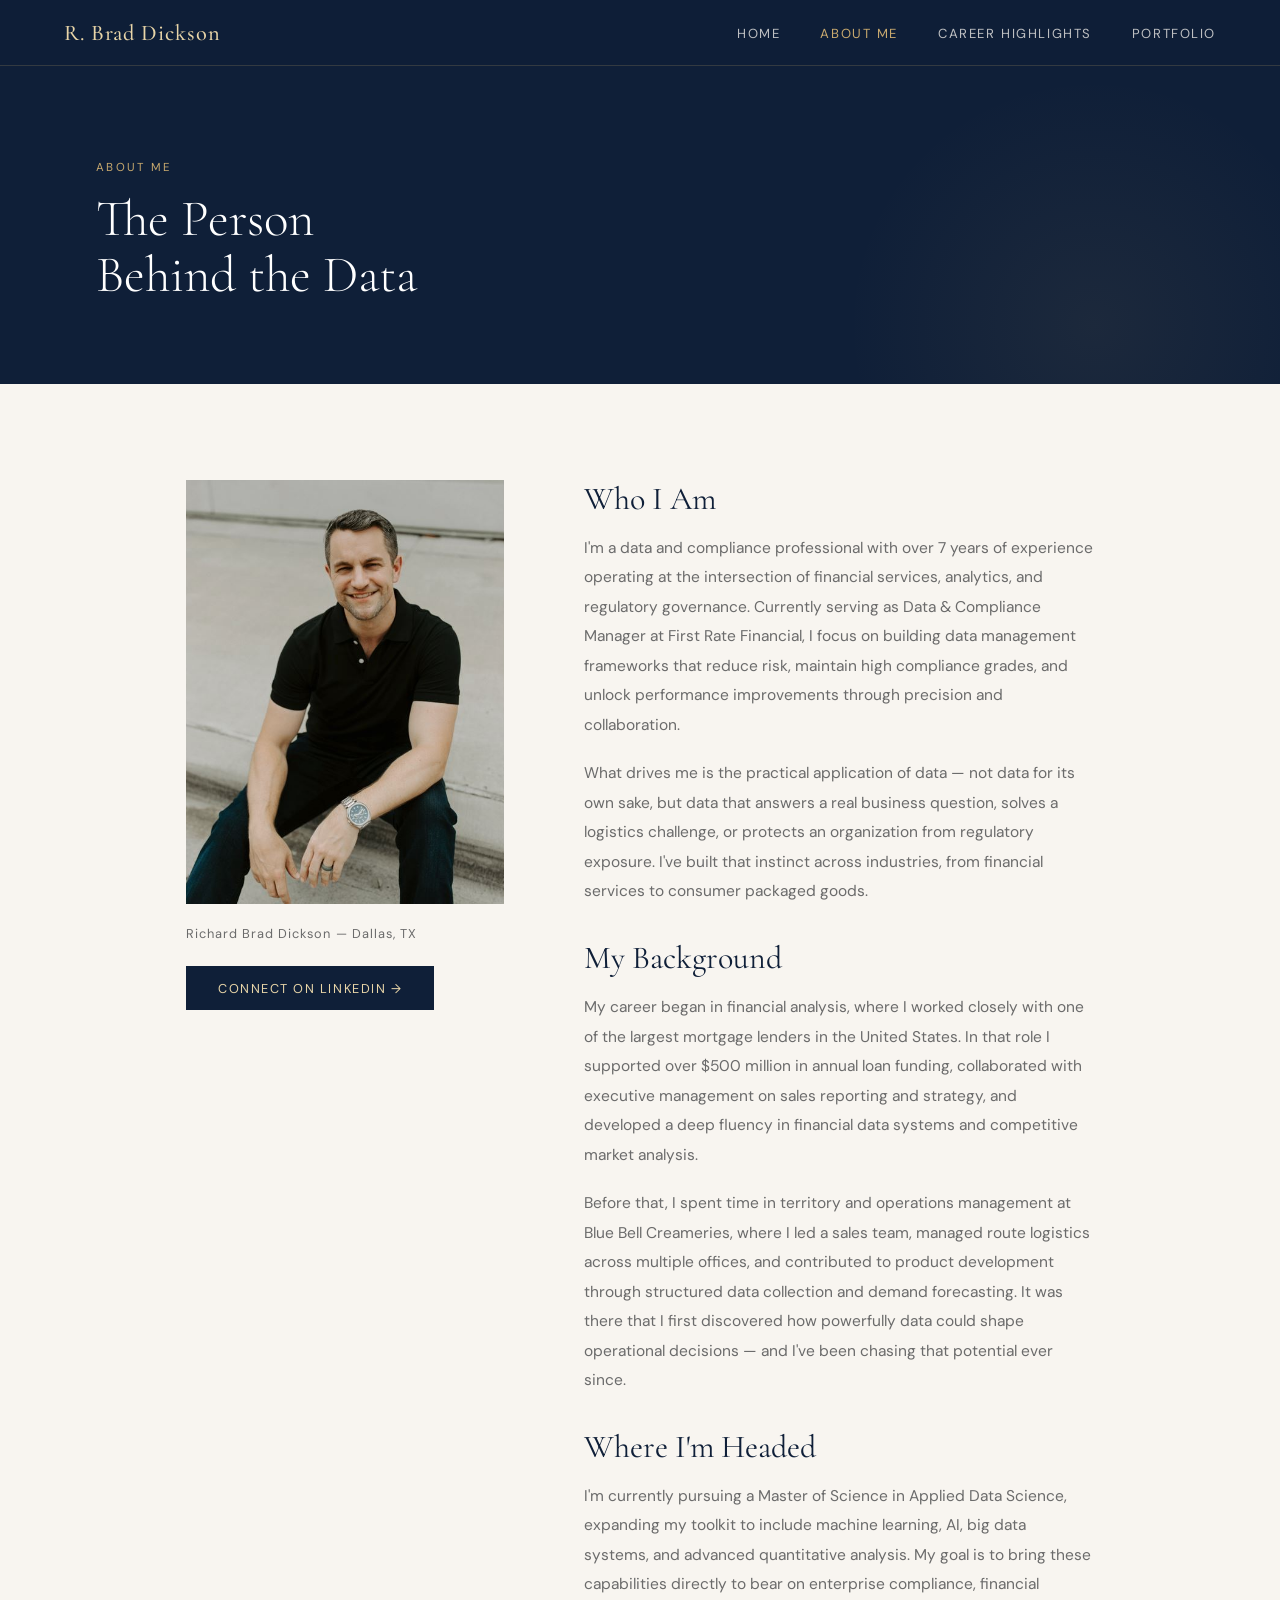
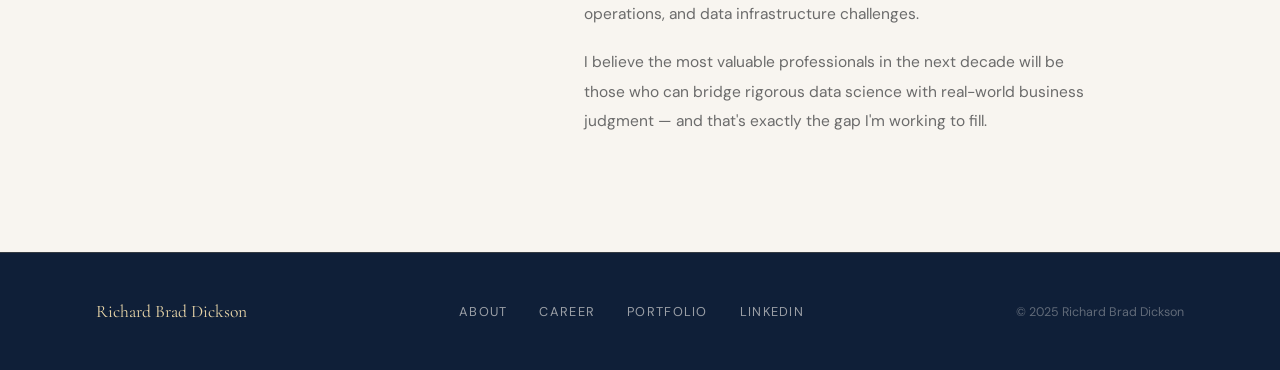
==== about/index.html @ b8e7e8ed "Create index.html" ====
<!DOCTYPE html>
<html lang="en">
<head>
  <meta charset="UTF-8">
  <meta name="viewport" content="width=device-width, initial-scale=1.0">
  <title>About Me | Richard Brad Dickson</title>
  <meta name="description" content="About Richard Brad Dickson — Data & Compliance Manager, financial services professional, and data science graduate student.">
  <link rel="stylesheet" href="../style.css">
</head>
<body>

  <nav>
    <a href="../index.html" class="nav-logo">R. Brad Dickson</a>
    <ul class="nav-links">
      <li><a href="../index.html">Home</a></li>
      <li><a href="../about/index.html" class="active">About Me</a></li>
      <li><a href="../career-highlights/index.html">Career Highlights</a></li>
      <li><a href="../portfolio/index.html">Portfolio</a></li>
    </ul>
  </nav>

  <div class="page-hero">
    <p class="page-hero-label">About Me</p>
    <h1>The Person<br>Behind the Data</h1>
  </div>

  <div class="about-grid">
    <div class="about-photo">
      <img src="../headshot.jpg" alt="Richard Brad Dickson">
      <p class="about-photo-caption">Richard Brad Dickson — Dallas, TX</p>
      <a href="https://www.linkedin.com/in/richardbdickson" target="_blank" class="connect-btn" style="margin-top:1.5rem; display:inline-flex;">
        Connect on LinkedIn →
      </a>
    </div>

    <div class="about-content">
      <h2>Who I Am</h2>
      <p>I'm a data and compliance professional with over 7 years of experience operating at the intersection of financial services, analytics, and regulatory governance. Currently serving as Data & Compliance Manager at First Rate Financial, I focus on building data management frameworks that reduce risk, maintain high compliance grades, and unlock performance improvements through precision and collaboration.</p>
      <p>What drives me is the practical application of data — not data for its own sake, but data that answers a real business question, solves a logistics challenge, or protects an organization from regulatory exposure. I've built that instinct across industries, from financial services to consumer packaged goods.</p>

      <h2>My Background</h2>
      <p>My career began in financial analysis, where I worked closely with one of the largest mortgage lenders in the United States. In that role I supported over $500 million in annual loan funding, collaborated with executive management on sales reporting and strategy, and developed a deep fluency in financial data systems and competitive market analysis.</p>
      <p>Before that, I spent time in territory and operations management at Blue Bell Creameries, where I led a sales team, managed route logistics across multiple offices, and contributed to product development through structured data collection and demand forecasting. It was there that I first discovered how powerfully data could shape operational decisions — and I've been chasing that potential ever since.</p>

      <h2>Where I'm Headed</h2>
      <p>I'm currently pursuing a Master of Science in Applied Data Science, expanding my toolkit to include machine learning, AI, big data systems, and advanced quantitative analysis. My goal is to bring these capabilities directly to bear on enterprise compliance, financial operations, and data infrastructure challenges.</p>
      <p>I believe the most valuable professionals in the next decade will be those who can bridge rigorous data science with real-world business judgment — and that's exactly the gap I'm working to fill.</p>
    </div>
  </div>

  <footer>
    <span class="footer-name">Richard Brad Dickson</span>
    <div class="footer-links">
      <a href="../about/index.html">About</a>
      <a href="../career-highlights/index.html">Career</a>
      <a href="../portfolio/index.html">Portfolio</a>
      <a href="https://www.linkedin.com/in/richardbdickson" target="_blank">LinkedIn</a>
    </div>
    <span class="footer-copy">© 2025 Richard Brad Dickson</span>
  </footer>

</body>
</html>
---- style.css ----
@import url('https://fonts.googleapis.com/css2?family=Cormorant+Garamond:wght@300;400;500;600&family=DM+Sans:wght@300;400;500&display=swap');

:root {
  --navy: #0f1f38;
  --navy-mid: #1a2f4e;
  --gold: #c8a96e;
  --gold-light: #e8d5a8;
  --cream: #f8f5f0;
  --text: #2c2c2c;
  --text-light: #6b6b6b;
  --white: #ffffff;
}

* { margin: 0; padding: 0; box-sizing: border-box; }

html { scroll-behavior: smooth; }

body {
  font-family: 'DM Sans', sans-serif;
  background: var(--cream);
  color: var(--text);
  overflow-x: hidden;
}

/* ── NAV ── */
nav {
  position: fixed;
  top: 0; left: 0; right: 0;
  z-index: 100;
  display: flex;
  align-items: center;
  justify-content: space-between;
  padding: 1.2rem 4rem;
  background: rgba(15, 31, 56, 0.96);
  backdrop-filter: blur(8px);
  border-bottom: 1px solid rgba(200, 169, 110, 0.2);
}

.nav-logo {
  font-family: 'Cormorant Garamond', serif;
  font-size: 1.4rem;
  font-weight: 500;
  color: var(--gold-light);
  text-decoration: none;
  letter-spacing: 0.04em;
}

.nav-links {
  display: flex;
  gap: 2.5rem;
  list-style: none;
}

.nav-links a {
  font-family: 'DM Sans', sans-serif;
  font-size: 0.82rem;
  font-weight: 400;
  letter-spacing: 0.12em;
  text-transform: uppercase;
  color: rgba(248, 245, 240, 0.75);
  text-decoration: none;
  transition: color 0.25s;
}

.nav-links a:hover,
.nav-links a.active {
  color: var(--gold);
}

/* ── HERO ── */
.hero {
  min-height: 100vh;
  display: grid;
  grid-template-columns: 1fr 1fr;
  align-items: center;
  background: var(--navy);
  position: relative;
  overflow: hidden;
}

.hero::before {
  content: '';
  position: absolute;
  top: -20%; right: -10%;
  width: 600px; height: 600px;
  background: radial-gradient(circle, rgba(200,169,110,0.08) 0%, transparent 70%);
  pointer-events: none;
}

.hero-text {
  padding: 8rem 4rem 8rem 6rem;
  animation: fadeUp 0.9s ease both;
}

.hero-eyebrow {
  font-family: 'DM Sans', sans-serif;
  font-size: 0.75rem;
  letter-spacing: 0.2em;
  text-transform: uppercase;
  color: var(--gold);
  margin-bottom: 1.2rem;
}

.hero h1 {
  font-family: 'Cormorant Garamond', serif;
  font-size: clamp(2.8rem, 4vw, 4.2rem);
  font-weight: 300;
  color: var(--white);
  line-height: 1.1;
  margin-bottom: 0.5rem;
}

.hero-title {
  font-family: 'Cormorant Garamond', serif;
  font-size: 1.15rem;
  font-weight: 400;
  color: var(--gold-light);
  margin-bottom: 2rem;
  letter-spacing: 0.04em;
}

.hero-bio {
  font-size: 0.95rem;
  line-height: 1.85;
  color: rgba(248,245,240,0.75);
  max-width: 480px;
  margin-bottom: 2.5rem;
}

.hero-cta {
  display: inline-flex;
  align-items: center;
  gap: 0.6rem;
  padding: 0.85rem 2rem;
  background: transparent;
  border: 1px solid var(--gold);
  color: var(--gold);
  font-family: 'DM Sans', sans-serif;
  font-size: 0.8rem;
  letter-spacing: 0.12em;
  text-transform: uppercase;
  text-decoration: none;
  transition: all 0.3s;
}

.hero-cta:hover {
  background: var(--gold);
  color: var(--navy);
}

.hero-image {
  height: 100vh;
  position: relative;
  overflow: hidden;
  animation: fadeIn 1.2s ease both 0.3s;
}

.hero-image img {
  width: 100%;
  height: 100%;
  object-fit: cover;
  object-position: center top;
  filter: grayscale(15%);
}

.hero-image::after {
  content: '';
  position: absolute;
  inset: 0;
  background: linear-gradient(to right, var(--navy) 0%, transparent 25%);
}

/* ── SECTIONS ── */
.section {
  padding: 6rem 6rem;
  max-width: 1100px;
  margin: 0 auto;
}

.section-label {
  font-size: 0.72rem;
  letter-spacing: 0.2em;
  text-transform: uppercase;
  color: var(--gold);
  margin-bottom: 1rem;
}

.section h2 {
  font-family: 'Cormorant Garamond', serif;
  font-size: clamp(2rem, 3vw, 2.8rem);
  font-weight: 400;
  color: var(--navy);
  margin-bottom: 1.5rem;
  line-height: 1.2;
}

.section p {
  font-size: 0.97rem;
  line-height: 1.9;
  color: var(--text-light);
  max-width: 680px;
  margin-bottom: 1.2rem;
}

.divider {
  width: 60px;
  height: 2px;
  background: var(--gold);
  margin: 1.5rem 0 2rem;
}

/* ── HOME CARDS ── */
.home-cards {
  display: grid;
  grid-template-columns: 1fr 1fr;
  gap: 2px;
  background: var(--navy);
  margin-top: 4rem;
}

.home-card {
  background: var(--cream);
  padding: 3rem;
  transition: background 0.3s;
}

.home-card:hover { background: var(--white); }

.home-card h3 {
  font-family: 'Cormorant Garamond', serif;
  font-size: 1.6rem;
  font-weight: 400;
  color: var(--navy);
  margin-bottom: 1rem;
}

.home-card p {
  font-size: 0.92rem;
  line-height: 1.85;
  color: var(--text-light);
  margin-bottom: 1.5rem;
}

.card-link {
  font-size: 0.78rem;
  letter-spacing: 0.12em;
  text-transform: uppercase;
  color: var(--gold);
  text-decoration: none;
  border-bottom: 1px solid var(--gold);
  padding-bottom: 2px;
  transition: opacity 0.2s;
}

.card-link:hover { opacity: 0.7; }

/* ── FOOTER ── */
footer {
  background: var(--navy);
  padding: 3rem 6rem;
  display: flex;
  align-items: center;
  justify-content: space-between;
  border-top: 1px solid rgba(200,169,110,0.2);
}

.footer-name {
  font-family: 'Cormorant Garamond', serif;
  font-size: 1.1rem;
  color: var(--gold-light);
}

.footer-links {
  display: flex;
  gap: 2rem;
}

.footer-links a {
  font-size: 0.8rem;
  letter-spacing: 0.1em;
  text-transform: uppercase;
  color: rgba(248,245,240,0.6);
  text-decoration: none;
  transition: color 0.2s;
}

.footer-links a:hover { color: var(--gold); }

.footer-copy {
  font-size: 0.78rem;
  color: rgba(248,245,240,0.35);
}

/* ── PAGE HERO (inner pages) ── */
.page-hero {
  padding: 10rem 6rem 5rem;
  background: var(--navy);
  position: relative;
  overflow: hidden;
}

.page-hero::before {
  content: '';
  position: absolute;
  bottom: -50%; right: -5%;
  width: 500px; height: 500px;
  background: radial-gradient(circle, rgba(200,169,110,0.07) 0%, transparent 70%);
}

.page-hero-label {
  font-size: 0.72rem;
  letter-spacing: 0.2em;
  text-transform: uppercase;
  color: var(--gold);
  margin-bottom: 1rem;
}

.page-hero h1 {
  font-family: 'Cormorant Garamond', serif;
  font-size: clamp(2.4rem, 4vw, 3.5rem);
  font-weight: 300;
  color: var(--white);
  line-height: 1.1;
}

/* ── ABOUT PAGE ── */
.about-grid {
  display: grid;
  grid-template-columns: 1fr 1.6fr;
  gap: 5rem;
  align-items: start;
  padding: 6rem;
  max-width: 1100px;
  margin: 0 auto;
}

.about-photo {
  position: sticky;
  top: 6rem;
}

.about-photo img {
  width: 100%;
  aspect-ratio: 3/4;
  object-fit: cover;
  object-position: center top;
  filter: grayscale(10%);
}

.about-photo-caption {
  margin-top: 1rem;
  font-size: 0.8rem;
  letter-spacing: 0.08em;
  color: var(--text-light);
}

.about-content h2 {
  font-family: 'Cormorant Garamond', serif;
  font-size: 2rem;
  font-weight: 400;
  color: var(--navy);
  margin: 2rem 0 1rem;
  line-height: 1.2;
}

.about-content h2:first-child { margin-top: 0; }

.about-content p {
  font-size: 0.97rem;
  line-height: 1.9;
  color: var(--text-light);
  margin-bottom: 1.2rem;
}

.connect-btn {
  display: inline-flex;
  align-items: center;
  gap: 0.6rem;
  padding: 0.85rem 2rem;
  background: var(--navy);
  color: var(--gold-light);
  font-family: 'DM Sans', sans-serif;
  font-size: 0.8rem;
  letter-spacing: 0.12em;
  text-transform: uppercase;
  text-decoration: none;
  margin-top: 1.5rem;
  transition: background 0.3s;
}

.connect-btn:hover { background: var(--navy-mid); }

/* ── CAREER PAGE ── */
.career-section {
  padding: 6rem;
  max-width: 1100px;
  margin: 0 auto;
}

.career-entry {
  display: grid;
  grid-template-columns: 220px 1fr;
  gap: 3rem;
  padding: 3rem 0;
  border-bottom: 1px solid rgba(15,31,56,0.1);
  animation: fadeUp 0.6s ease both;
}

.career-entry:last-child { border-bottom: none; }

.career-meta {
  padding-top: 0.25rem;
}

.career-company {
  font-family: 'Cormorant Garamond', serif;
  font-size: 1.05rem;
  font-weight: 600;
  color: var(--navy);
  margin-bottom: 0.3rem;
}

.career-period {
  font-size: 0.78rem;
  letter-spacing: 0.08em;
  color: var(--gold);
  text-transform: uppercase;
}

.career-role {
  font-family: 'Cormorant Garamond', serif;
  font-size: 1.5rem;
  font-weight: 400;
  color: var(--navy);
  margin-bottom: 1rem;
  line-height: 1.2;
}

.career-desc {
  font-size: 0.95rem;
  line-height: 1.9;
  color: var(--text-light);
}

.career-tags {
  display: flex;
  flex-wrap: wrap;
  gap: 0.5rem;
  margin-top: 1.2rem;
}

.tag {
  font-size: 0.72rem;
  letter-spacing: 0.1em;
  text-transform: uppercase;
  padding: 0.3rem 0.8rem;
  border: 1px solid rgba(15,31,56,0.2);
  color: var(--navy);
}

/* ── PORTFOLIO PAGE ── */
.portfolio-grid {
  display: grid;
  grid-template-columns: repeat(2, 1fr);
  gap: 2px;
  background: var(--navy);
  margin: 3rem 0;
}

.portfolio-card {
  background: var(--cream);
  padding: 3rem;
  transition: background 0.3s;
}

.portfolio-card:hover { background: var(--white); }

.portfolio-number {
  font-family: 'Cormorant Garamond', serif;
  font-size: 3rem;
  font-weight: 300;
  color: rgba(15,31,56,0.08);
  line-height: 1;
  margin-bottom: 1rem;
}

.portfolio-card h3 {
  font-family: 'Cormorant Garamond', serif;
  font-size: 1.5rem;
  font-weight: 400;
  color: var(--navy);
  margin-bottom: 0.8rem;
}

.portfolio-card p {
  font-size: 0.92rem;
  line-height: 1.85;
  color: var(--text-light);
}

/* ── ANIMATIONS ── */
@keyframes fadeUp {
  from { opacity: 0; transform: translateY(24px); }
  to   { opacity: 1; transform: translateY(0); }
}

@keyframes fadeIn {
  from { opacity: 0; }
  to   { opacity: 1; }
}

/* ── RESPONSIVE ── */
@media (max-width: 900px) {
  nav { padding: 1rem 1.5rem; }
  .nav-links { gap: 1.2rem; }
  .hero { grid-template-columns: 1fr; }
  .hero-image { display: none; }
  .hero-text { padding: 8rem 2rem 4rem; }
  .section { padding: 4rem 2rem; }
  .about-grid { grid-template-columns: 1fr; padding: 3rem 2rem; }
  .about-photo { position: static; }
  .career-section { padding: 3rem 2rem; }
  .career-entry { grid-template-columns: 1fr; gap: 0.5rem; }
  .home-cards, .portfolio-grid { grid-template-columns: 1fr; }
  footer { flex-direction: column; gap: 1.5rem; text-align: center; padding: 2rem; }
  .page-hero { padding: 8rem 2rem 3rem; }
}
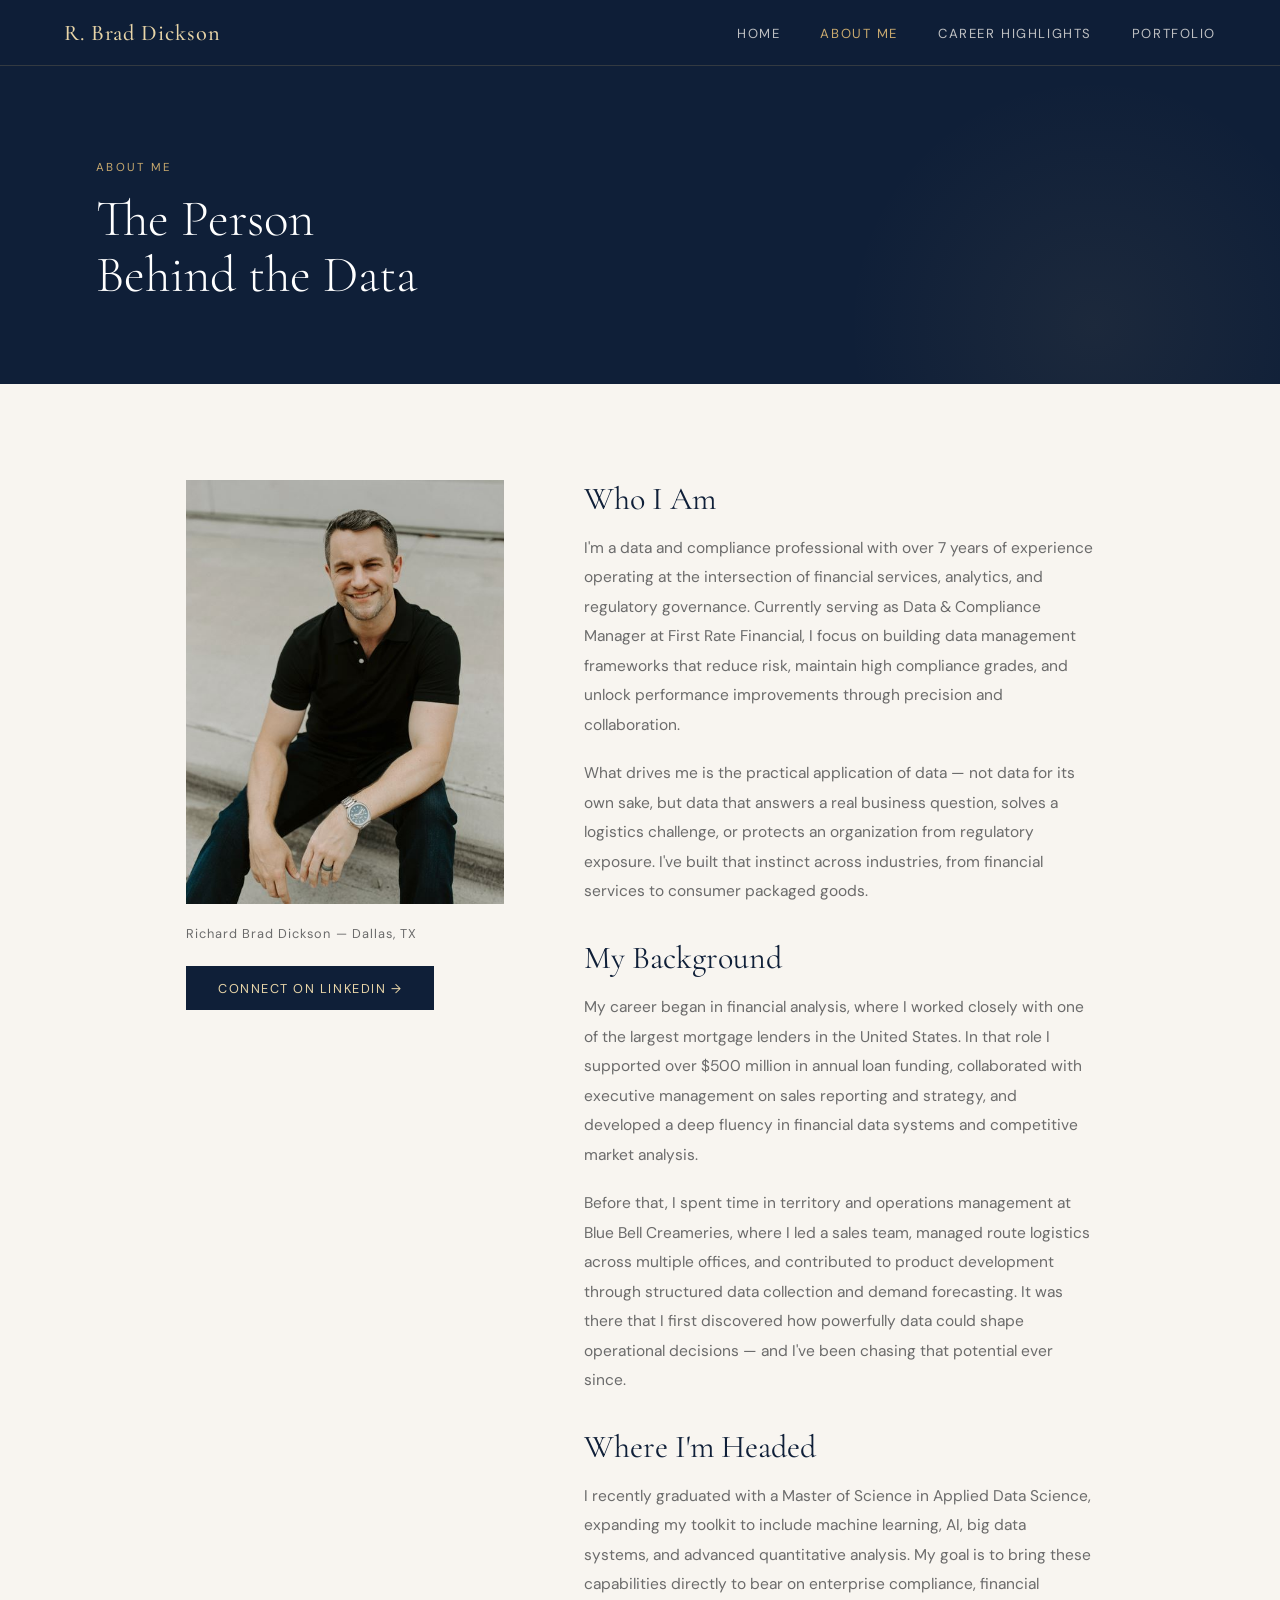
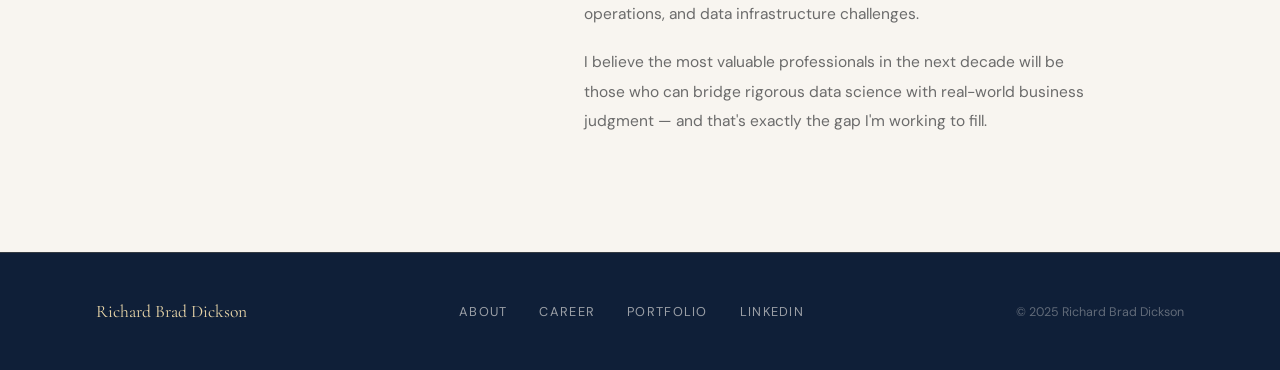
==== commit dd5fbacf: "Update index.html" ====
--- a/about/index.html
+++ b/about/index.html
@@ -43,7 +43,7 @@
       <p>Before that, I spent time in territory and operations management at Blue Bell Creameries, where I led a sales team, managed route logistics across multiple offices, and contributed to product development through structured data collection and demand forecasting. It was there that I first discovered how powerfully data could shape operational decisions — and I've been chasing that potential ever since.</p>
 
       <h2>Where I'm Headed</h2>
-      <p>I'm currently pursuing a Master of Science in Applied Data Science, expanding my toolkit to include machine learning, AI, big data systems, and advanced quantitative analysis. My goal is to bring these capabilities directly to bear on enterprise compliance, financial operations, and data infrastructure challenges.</p>
+      <p>I recently graduated with a Master of Science in Applied Data Science, expanding my toolkit to include machine learning, AI, big data systems, and advanced quantitative analysis. My goal is to bring these capabilities directly to bear on enterprise compliance, financial operations, and data infrastructure challenges.</p>
       <p>I believe the most valuable professionals in the next decade will be those who can bridge rigorous data science with real-world business judgment — and that's exactly the gap I'm working to fill.</p>
     </div>
   </div>
--- a/style.css
+++ b/style.css
@@ -22,7 +22,6 @@
   overflow-x: hidden;
 }
 
-/* ── NAV ── */
 nav {
   position: fixed;
   top: 0; left: 0; right: 0;
@@ -67,7 +66,6 @@
   color: var(--gold);
 }
 
-/* ── HERO ── */
 .hero {
   min-height: 100vh;
   display: grid;
@@ -170,7 +168,6 @@
   background: linear-gradient(to right, var(--navy) 0%, transparent 25%);
 }
 
-/* ── SECTIONS ── */
 .section {
   padding: 6rem 6rem;
   max-width: 1100px;
@@ -209,7 +206,6 @@
   margin: 1.5rem 0 2rem;
 }
 
-/* ── HOME CARDS ── */
 .home-cards {
   display: grid;
   grid-template-columns: 1fr 1fr;
@@ -254,7 +250,6 @@
 
 .card-link:hover { opacity: 0.7; }
 
-/* ── FOOTER ── */
 footer {
   background: var(--navy);
   padding: 3rem 6rem;
@@ -291,7 +286,6 @@
   color: rgba(248,245,240,0.35);
 }
 
-/* ── PAGE HERO (inner pages) ── */
 .page-hero {
   padding: 10rem 6rem 5rem;
   background: var(--navy);
@@ -323,7 +317,6 @@
   line-height: 1.1;
 }
 
-/* ── ABOUT PAGE ── */
 .about-grid {
   display: grid;
   grid-template-columns: 1fr 1.6fr;
@@ -390,7 +383,6 @@
 
 .connect-btn:hover { background: var(--navy-mid); }
 
-/* ── CAREER PAGE ── */
 .career-section {
   padding: 6rem;
   max-width: 1100px;
@@ -408,9 +400,7 @@
 
 .career-entry:last-child { border-bottom: none; }
 
-.career-meta {
-  padding-top: 0.25rem;
-}
+.career-meta { padding-top: 0.25rem; }
 
 .career-company {
   font-family: 'Cormorant Garamond', serif;
@@ -458,7 +448,6 @@
   color: var(--navy);
 }
 
-/* ── PORTFOLIO PAGE ── */
 .portfolio-grid {
   display: grid;
   grid-template-columns: repeat(2, 1fr);
@@ -498,7 +487,6 @@
   color: var(--text-light);
 }
 
-/* ── ANIMATIONS ── */
 @keyframes fadeUp {
   from { opacity: 0; transform: translateY(24px); }
   to   { opacity: 1; transform: translateY(0); }
@@ -509,7 +497,6 @@
   to   { opacity: 1; }
 }
 
-/* ── RESPONSIVE ── */
 @media (max-width: 900px) {
   nav { padding: 1rem 1.5rem; }
   .nav-links { gap: 1.2rem; }
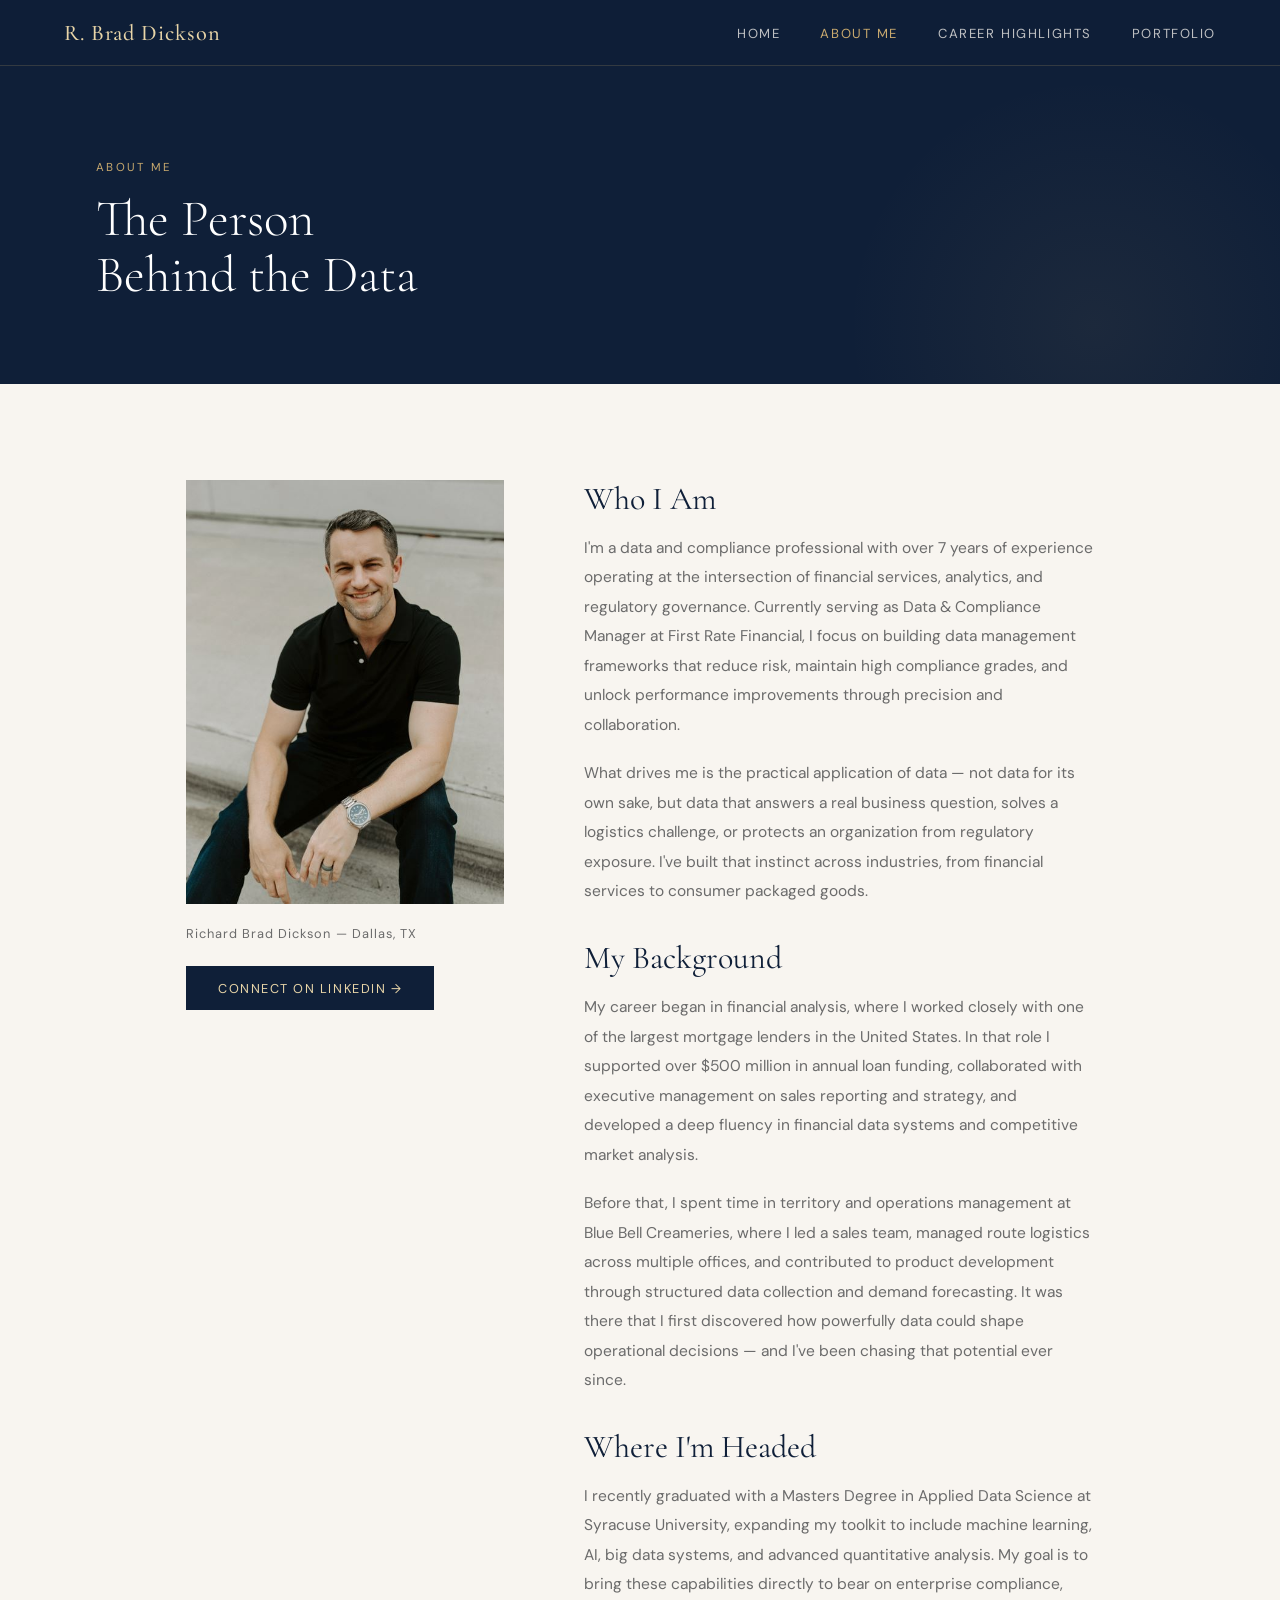
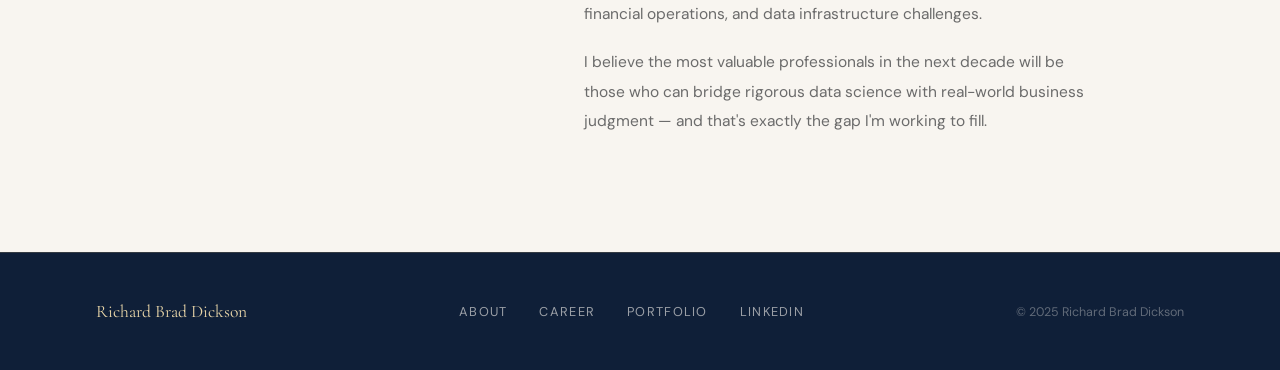
==== commit d2fdc308: "Update index.html" ====
--- a/about/index.html
+++ b/about/index.html
@@ -43,7 +43,7 @@
       <p>Before that, I spent time in territory and operations management at Blue Bell Creameries, where I led a sales team, managed route logistics across multiple offices, and contributed to product development through structured data collection and demand forecasting. It was there that I first discovered how powerfully data could shape operational decisions — and I've been chasing that potential ever since.</p>
 
       <h2>Where I'm Headed</h2>
-      <p>I recently graduated with a Master of Science in Applied Data Science, expanding my toolkit to include machine learning, AI, big data systems, and advanced quantitative analysis. My goal is to bring these capabilities directly to bear on enterprise compliance, financial operations, and data infrastructure challenges.</p>
+      <p>I recently graduated with a Masters Degree in Applied Data Science at Syracuse University, expanding my toolkit to include machine learning, AI, big data systems, and advanced quantitative analysis. My goal is to bring these capabilities directly to bear on enterprise compliance, financial operations, and data infrastructure challenges.</p>
       <p>I believe the most valuable professionals in the next decade will be those who can bridge rigorous data science with real-world business judgment — and that's exactly the gap I'm working to fill.</p>
     </div>
   </div>
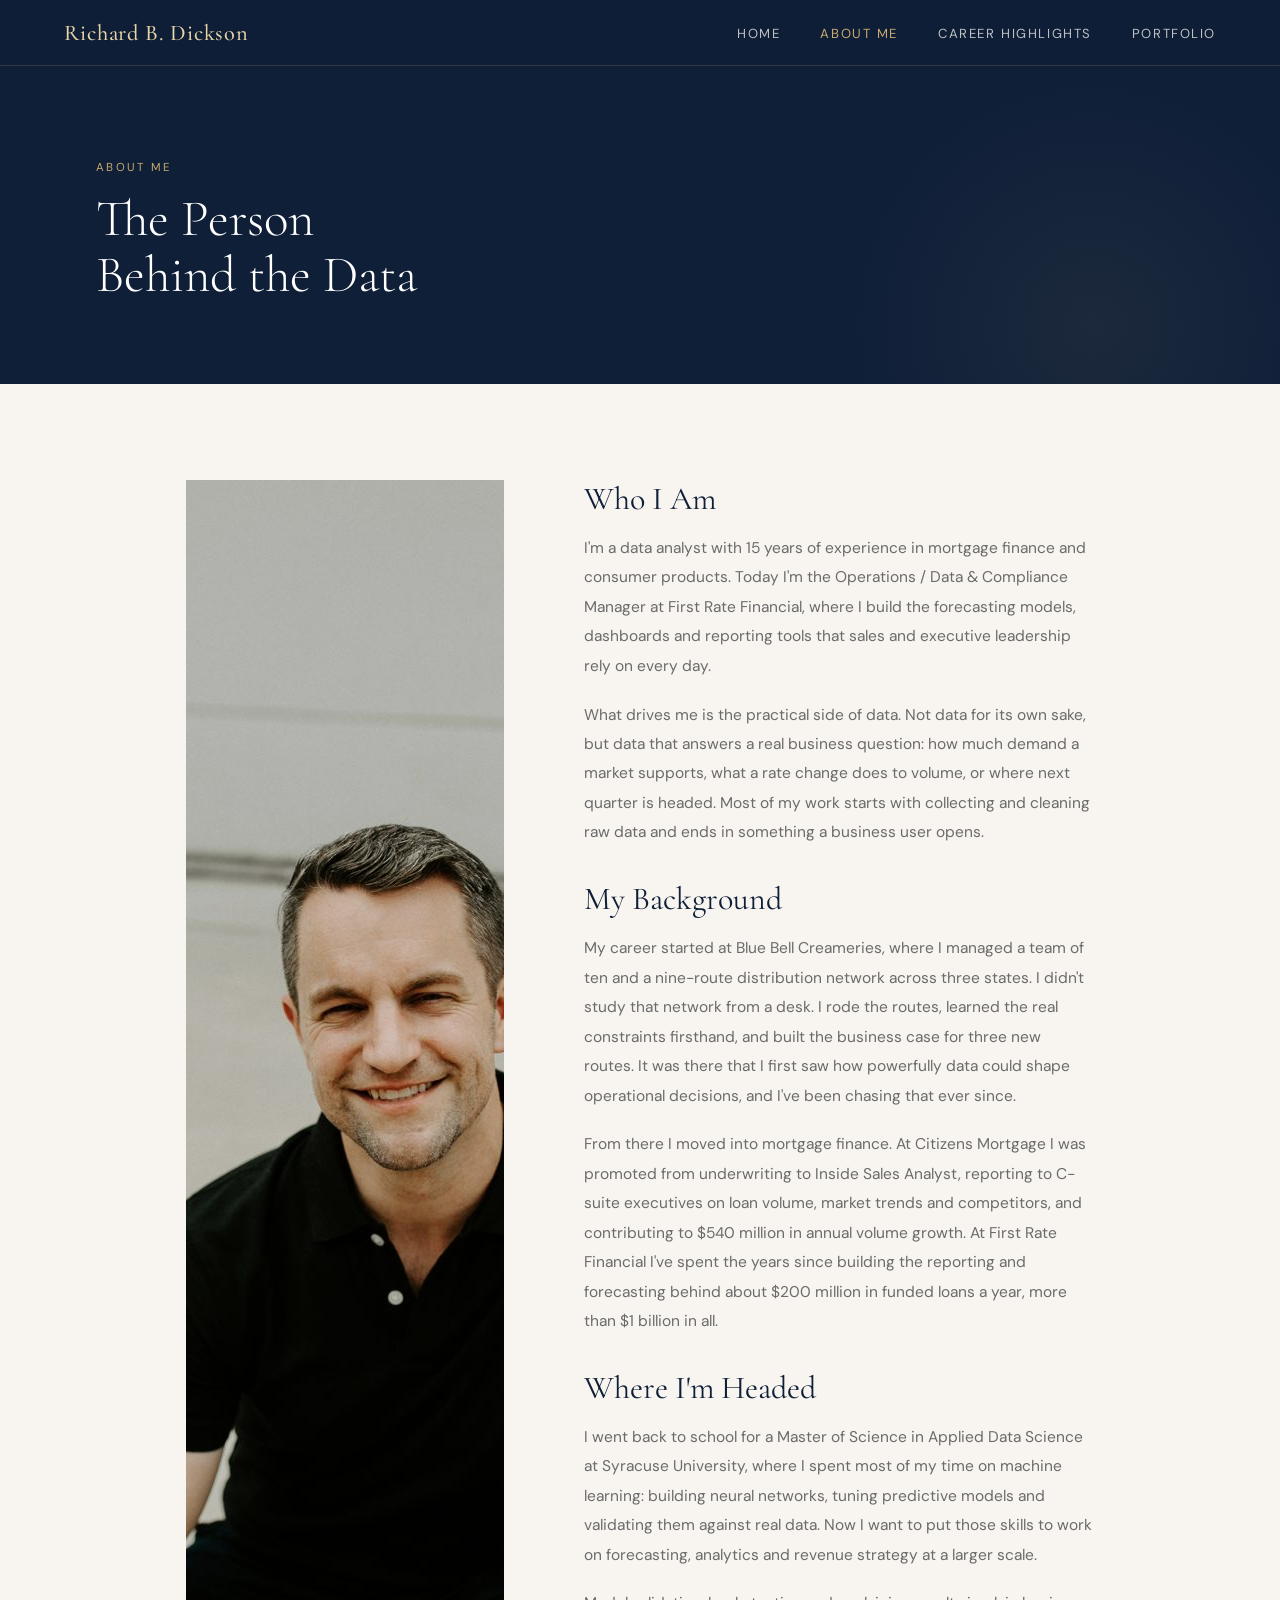
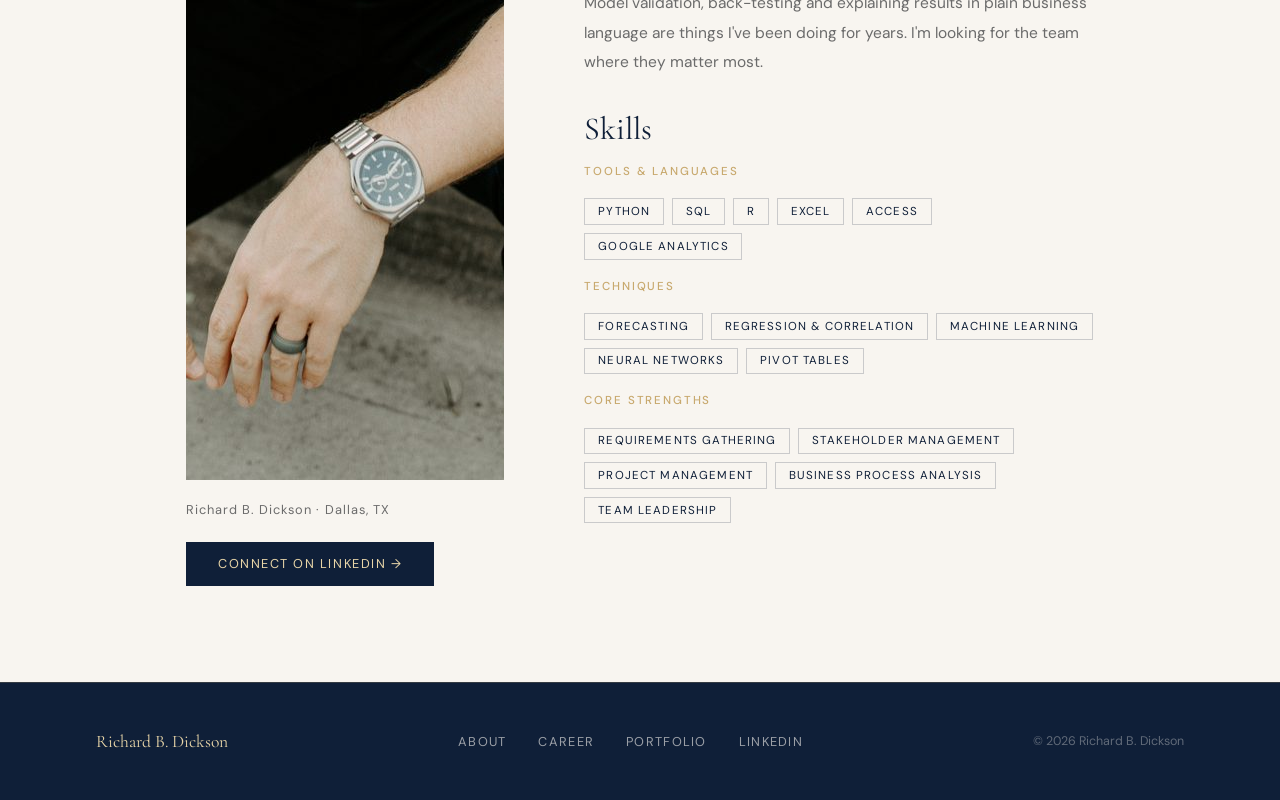
==== commit 99a54420: "Mobile menu, smaller headshot, recruiter-focused wording - Phone layout: menu button, name on one li" ====
--- a/about/index.html
+++ b/about/index.html
@@ -3,14 +3,24 @@
 <head>
   <meta charset="UTF-8">
   <meta name="viewport" content="width=device-width, initial-scale=1.0">
-  <title>About Me | Richard Brad Dickson</title>
-  <meta name="description" content="About Richard Brad Dickson — Data & Compliance Manager, financial services professional, and data science graduate student.">
+  <title>About Me | Richard B. Dickson</title>
+  <meta name="description" content="About Richard B. Dickson: Dallas-based data analyst with 15 years in mortgage finance and consumer products, M.S. Applied Data Science, Syracuse University.">
+  <meta property="og:type" content="profile">
+  <meta property="og:url" content="https://www.meloveseattle.com/about/">
+  <meta property="og:title" content="About Me | Richard B. Dickson">
+  <meta property="og:description" content="Data analyst with 15 years in mortgage finance and consumer products. Forecasting, dashboards and revenue strategy.">
+  <meta property="og:image" content="https://www.meloveseattle.com/headshot-square.jpg">
+  <meta name="twitter:card" content="summary">
   <link rel="stylesheet" href="../style.css">
+  <link rel="icon" href="../favicon.svg" type="image/svg+xml">
+  <meta name="theme-color" content="#0f1f38">
+  <script src="../site.js" defer></script>
 </head>
 <body>
 
   <nav>
-    <a href="../index.html" class="nav-logo">R. Brad Dickson</a>
+    <a href="../index.html" class="nav-logo">Richard B. Dickson</a>
+    <button class="nav-toggle" type="button" aria-label="Open menu" aria-expanded="false"><span></span></button>
     <ul class="nav-links">
       <li><a href="../index.html">Home</a></li>
       <li><a href="../about/index.html" class="active">About Me</a></li>
@@ -26,37 +36,72 @@
 
   <div class="about-grid">
     <div class="about-photo">
-      <img src="../headshot.jpg" alt="Richard Brad Dickson">
-      <p class="about-photo-caption">Richard Brad Dickson — Dallas, TX</p>
-      <a href="https://www.linkedin.com/in/richardbdickson" target="_blank" class="connect-btn" style="margin-top:1.5rem; display:inline-flex;">
+      <img src="../headshot.jpg" alt="Richard B. Dickson" width="1067" height="1600" loading="lazy">
+      <p class="about-photo-caption">Richard B. Dickson · Dallas, TX</p>
+      <a href="https://www.linkedin.com/in/richardbdickson" target="_blank" rel="noopener" class="connect-btn">
         Connect on LinkedIn →
       </a>
     </div>
 
     <div class="about-content">
       <h2>Who I Am</h2>
-      <p>I'm a data and compliance professional with over 7 years of experience operating at the intersection of financial services, analytics, and regulatory governance. Currently serving as Data & Compliance Manager at First Rate Financial, I focus on building data management frameworks that reduce risk, maintain high compliance grades, and unlock performance improvements through precision and collaboration.</p>
-      <p>What drives me is the practical application of data — not data for its own sake, but data that answers a real business question, solves a logistics challenge, or protects an organization from regulatory exposure. I've built that instinct across industries, from financial services to consumer packaged goods.</p>
+      <p>I'm a data analyst with 15 years of experience in mortgage finance and consumer products. Today I'm the Operations / Data &amp; Compliance Manager at First Rate Financial, where I build the forecasting models, dashboards and reporting tools that sales and executive leadership rely on every day.</p>
+      <p>What drives me is the practical side of data. Not data for its own sake, but data that answers a real business question: how much demand a market supports, what a rate change does to volume, or where next quarter is headed. Most of my work starts with collecting and cleaning raw data and ends in something a business user opens.</p>
 
       <h2>My Background</h2>
-      <p>My career began in financial analysis, where I worked closely with one of the largest mortgage lenders in the United States. In that role I supported over $500 million in annual loan funding, collaborated with executive management on sales reporting and strategy, and developed a deep fluency in financial data systems and competitive market analysis.</p>
-      <p>Before that, I spent time in territory and operations management at Blue Bell Creameries, where I led a sales team, managed route logistics across multiple offices, and contributed to product development through structured data collection and demand forecasting. It was there that I first discovered how powerfully data could shape operational decisions — and I've been chasing that potential ever since.</p>
+      <p>My career started at Blue Bell Creameries, where I managed a team of ten and a nine-route distribution network across three states. I didn't study that network from a desk. I rode the routes, learned the real constraints firsthand, and built the business case for three new routes. It was there that I first saw how powerfully data could shape operational decisions, and I've been chasing that ever since.</p>
+      <p>From there I moved into mortgage finance. At Citizens Mortgage I was promoted from underwriting to Inside Sales Analyst, reporting to C-suite executives on loan volume, market trends and competitors, and contributing to $540 million in annual volume growth. At First Rate Financial I've spent the years since building the reporting and forecasting behind about $200 million in funded loans a year, more than $1 billion in all.</p>
 
       <h2>Where I'm Headed</h2>
-      <p>I recently graduated with a Masters Degree in Applied Data Science at Syracuse University, expanding my toolkit to include machine learning, AI, big data systems, and advanced quantitative analysis. My goal is to bring these capabilities directly to bear on enterprise compliance, financial operations, and data infrastructure challenges.</p>
-      <p>I believe the most valuable professionals in the next decade will be those who can bridge rigorous data science with real-world business judgment — and that's exactly the gap I'm working to fill.</p>
+      <p>I went back to school for a Master of Science in Applied Data Science at Syracuse University, where I spent most of my time on machine learning: building neural networks, tuning predictive models and validating them against real data. Now I want to put those skills to work on forecasting, analytics and revenue strategy at a larger scale.</p>
+      <p>Model validation, back-testing and explaining results in plain business language are things I've been doing for years. I'm looking for the team where they matter most.</p>
+
+      <h2>Skills</h2>
+      <div class="skills-grid">
+        <div class="skills-group">
+          <h3>Tools &amp; Languages</h3>
+          <div class="career-tags">
+            <span class="tag">Python</span>
+            <span class="tag">SQL</span>
+            <span class="tag">R</span>
+            <span class="tag">Excel</span>
+            <span class="tag">Access</span>
+            <span class="tag">Google Analytics</span>
+          </div>
+        </div>
+        <div class="skills-group">
+          <h3>Techniques</h3>
+          <div class="career-tags">
+            <span class="tag">Forecasting</span>
+            <span class="tag">Regression &amp; Correlation</span>
+            <span class="tag">Machine Learning</span>
+            <span class="tag">Neural Networks</span>
+            <span class="tag">Pivot Tables</span>
+          </div>
+        </div>
+        <div class="skills-group">
+          <h3>Core Strengths</h3>
+          <div class="career-tags">
+            <span class="tag">Requirements Gathering</span>
+            <span class="tag">Stakeholder Management</span>
+            <span class="tag">Project Management</span>
+            <span class="tag">Business Process Analysis</span>
+            <span class="tag">Team Leadership</span>
+          </div>
+        </div>
+      </div>
     </div>
   </div>
 
   <footer>
-    <span class="footer-name">Richard Brad Dickson</span>
+    <span class="footer-name">Richard B. Dickson</span>
     <div class="footer-links">
       <a href="../about/index.html">About</a>
       <a href="../career-highlights/index.html">Career</a>
       <a href="../portfolio/index.html">Portfolio</a>
-      <a href="https://www.linkedin.com/in/richardbdickson" target="_blank">LinkedIn</a>
+      <a href="https://www.linkedin.com/in/richardbdickson" target="_blank" rel="noopener">LinkedIn</a>
     </div>
-    <span class="footer-copy">© 2025 Richard Brad Dickson</span>
+    <span class="footer-copy">© 2026 Richard B. Dickson</span>
   </footer>
 
 </body>
--- a/style.css
+++ b/style.css
@@ -22,6 +22,7 @@
   overflow-x: hidden;
 }
 
+/* ── NAV ── */
 nav {
   position: fixed;
   top: 0; left: 0; right: 0;
@@ -66,6 +67,37 @@
   color: var(--gold);
 }
 
+/* Phone menu button (hidden on wide screens) */
+.nav-toggle {
+  display: none;
+  width: 44px;
+  height: 44px;
+  background: none;
+  border: 0;
+  cursor: pointer;
+  position: relative;
+}
+
+.nav-toggle span,
+.nav-toggle span::before,
+.nav-toggle span::after {
+  position: absolute;
+  left: 11px;
+  width: 22px;
+  height: 2px;
+  background: var(--gold-light);
+  transition: transform 0.25s, opacity 0.25s;
+}
+
+.nav-toggle span { top: 21px; }
+.nav-toggle span::before { content: ''; left: 0; top: -7px; }
+.nav-toggle span::after  { content: ''; left: 0; top: 7px; }
+
+nav.open .nav-toggle span { background: transparent; }
+nav.open .nav-toggle span::before { transform: translateY(7px) rotate(45deg); }
+nav.open .nav-toggle span::after  { transform: translateY(-7px) rotate(-45deg); }
+
+/* ── HERO ── */
 .hero {
   min-height: 100vh;
   display: grid;
@@ -146,6 +178,84 @@
   color: var(--navy);
 }
 
+.hero-cta.solid {
+  background: var(--gold);
+  color: var(--navy);
+}
+
+.hero-cta.solid:hover {
+  background: var(--gold-light);
+}
+
+.hero-actions {
+  display: flex;
+  flex-wrap: wrap;
+  gap: 1rem;
+}
+
+/* Round photo shown only on phones (the big photo is hidden there) */
+.hero-avatar { display: none; }
+
+/* ── BY THE NUMBERS ── */
+.stats-band {
+  display: grid;
+  grid-template-columns: repeat(4, 1fr);
+  background: var(--navy-mid);
+  border-top: 1px solid rgba(200,169,110,0.2);
+}
+
+.stats-band .stat {
+  padding: 2.5rem 2rem;
+  text-align: center;
+  border-right: 1px solid rgba(200,169,110,0.15);
+}
+
+.stats-band .stat:last-child { border-right: none; }
+
+.stat-num {
+  display: block;
+  font-family: 'Cormorant Garamond', serif;
+  font-size: 2.6rem;
+  font-weight: 500;
+  font-variant-numeric: lining-nums;
+  font-feature-settings: "lnum" 1;
+  color: var(--gold);
+  line-height: 1;
+  margin-bottom: 0.6rem;
+}
+
+.stat-cap {
+  display: block;
+  font-size: 0.75rem;
+  letter-spacing: 0.08em;
+  text-transform: uppercase;
+  line-height: 1.6;
+  color: rgba(248,245,240,0.7);
+}
+
+/* ── CONTACT BAND ── */
+.contact-band {
+  background: var(--white);
+  text-align: center;
+  padding: 5rem 2rem;
+}
+
+.contact-band h2 {
+  font-family: 'Cormorant Garamond', serif;
+  font-size: clamp(2rem, 3vw, 2.6rem);
+  font-weight: 400;
+  color: var(--navy);
+  margin-bottom: 1rem;
+}
+
+.contact-band p {
+  font-size: 0.97rem;
+  line-height: 1.8;
+  color: var(--text-light);
+  max-width: 560px;
+  margin: 0 auto;
+}
+
 .hero-image {
   height: 100vh;
   position: relative;
@@ -168,6 +278,7 @@
   background: linear-gradient(to right, var(--navy) 0%, transparent 25%);
 }
 
+/* ── SECTIONS ── */
 .section {
   padding: 6rem 6rem;
   max-width: 1100px;
@@ -206,6 +317,7 @@
   margin: 1.5rem 0 2rem;
 }
 
+/* ── HOME CARDS ── */
 .home-cards {
   display: grid;
   grid-template-columns: 1fr 1fr;
@@ -250,6 +362,7 @@
 
 .card-link:hover { opacity: 0.7; }
 
+/* ── FOOTER ── */
 footer {
   background: var(--navy);
   padding: 3rem 6rem;
@@ -286,6 +399,7 @@
   color: rgba(248,245,240,0.35);
 }
 
+/* ── PAGE HERO (inner pages) ── */
 .page-hero {
   padding: 10rem 6rem 5rem;
   background: var(--navy);
@@ -317,6 +431,7 @@
   line-height: 1.1;
 }
 
+/* ── ABOUT PAGE ── */
 .about-grid {
   display: grid;
   grid-template-columns: 1fr 1.6fr;
@@ -383,6 +498,7 @@
 
 .connect-btn:hover { background: var(--navy-mid); }
 
+/* ── CAREER PAGE ── */
 .career-section {
   padding: 6rem;
   max-width: 1100px;
@@ -400,7 +516,9 @@
 
 .career-entry:last-child { border-bottom: none; }
 
-.career-meta { padding-top: 0.25rem; }
+.career-meta {
+  padding-top: 0.25rem;
+}
 
 .career-company {
   font-family: 'Cormorant Garamond', serif;
@@ -439,6 +557,38 @@
   margin-top: 1.2rem;
 }
 
+.career-location {
+  font-size: 0.82rem;
+  color: var(--text-light);
+  margin-top: 0.3rem;
+}
+
+.career-list {
+  margin: 1rem 0 0 1.1rem;
+  font-size: 0.95rem;
+  line-height: 1.8;
+  color: var(--text-light);
+}
+
+.career-list li { margin-bottom: 0.4rem; }
+.career-list li::marker { color: var(--gold); }
+
+/* ── SKILLS (About page) ── */
+.skills-grid {
+  display: grid;
+  gap: 1.2rem;
+  margin-top: 0.5rem;
+}
+
+.skills-group h3 {
+  font-size: 0.72rem;
+  letter-spacing: 0.16em;
+  text-transform: uppercase;
+  color: var(--gold);
+  margin-bottom: 0.6rem;
+  font-weight: 500;
+}
+
 .tag {
   font-size: 0.72rem;
   letter-spacing: 0.1em;
@@ -448,6 +598,7 @@
   color: var(--navy);
 }
 
+/* ── PORTFOLIO PAGE ── */
 .portfolio-grid {
   display: grid;
   grid-template-columns: repeat(2, 1fr);
@@ -487,6 +638,7 @@
   color: var(--text-light);
 }
 
+/* ── ANIMATIONS ── */
 @keyframes fadeUp {
   from { opacity: 0; transform: translateY(24px); }
   to   { opacity: 1; transform: translateY(0); }
@@ -497,18 +649,291 @@
   to   { opacity: 1; }
 }
 
+/* ── RESPONSIVE ── */
+/* ── PORTFOLIO PROJECT BLOCKS ── */
+.project-block {
+  padding: 4rem 6rem;
+  max-width: 1100px;
+  margin: 0 auto;
+  border-bottom: 1px solid rgba(15,31,56,0.08);
+}
+.project-block:last-child { border-bottom: none; }
+
+.project-header {
+  display: flex;
+  align-items: flex-start;
+  gap: 2rem;
+  margin-bottom: 2rem;
+}
+
+.project-num {
+  font-family: 'Cormorant Garamond', serif;
+  font-size: 4rem;
+  font-weight: 300;
+  color: rgba(15,31,56,0.07);
+  line-height: 1;
+  flex-shrink: 0;
+}
+
+.project-meta h2 {
+  font-family: 'Cormorant Garamond', serif;
+  font-size: 1.9rem;
+  font-weight: 400;
+  color: var(--navy);
+  margin-bottom: 0.4rem;
+  line-height: 1.2;
+}
+
+.project-course {
+  font-size: 0.75rem;
+  letter-spacing: 0.12em;
+  text-transform: uppercase;
+  color: var(--gold);
+}
+
+.project-body {
+  display: grid;
+  grid-template-columns: 1.4fr 1fr;
+  gap: 3rem;
+  align-items: start;
+}
+
+.project-desc {
+  font-size: 0.95rem;
+  line-height: 1.9;
+  color: var(--text-light);
+  margin-bottom: 1.2rem;
+}
+
+.project-desc strong {
+  color: var(--navy);
+  font-weight: 500;
+}
+
+.stat-panel {
+  background: var(--navy);
+  padding: 2rem;
+}
+
+.stat-panel-title {
+  font-size: 0.68rem;
+  letter-spacing: 0.18em;
+  text-transform: uppercase;
+  color: var(--gold);
+  margin-bottom: 1.5rem;
+  padding-bottom: 0.8rem;
+  border-bottom: 1px solid rgba(200,169,110,0.25);
+}
+
+.stat-row {
+  display: flex;
+  justify-content: space-between;
+  align-items: baseline;
+  padding: 0.6rem 0;
+  border-bottom: 1px solid rgba(255,255,255,0.06);
+}
+
+.stat-row:last-of-type { border-bottom: none; }
+
+.stat-label {
+  font-size: 0.78rem;
+  color: rgba(248,245,240,0.55);
+  letter-spacing: 0.04em;
+}
+
+.stat-value {
+  font-family: 'Cormorant Garamond', serif;
+  font-size: 1.1rem;
+  font-weight: 500;
+  color: var(--gold-light);
+  text-align: right;
+  max-width: 55%;
+}
+
+.stat-value.highlight {
+  color: #7dd3b0;
+  font-size: 1.3rem;
+}
+
+.bar-chart {
+  margin-top: 1.2rem;
+  padding-top: 1rem;
+  border-top: 1px solid rgba(200,169,110,0.2);
+}
+
+.bar-chart-title {
+  font-size: 0.68rem;
+  letter-spacing: 0.14em;
+  text-transform: uppercase;
+  color: rgba(248,245,240,0.45);
+  margin-bottom: 0.8rem;
+}
+
+.bar-item { margin-bottom: 0.6rem; }
+
+.bar-item-label {
+  display: flex;
+  justify-content: space-between;
+  font-size: 0.73rem;
+  color: rgba(248,245,240,0.6);
+  margin-bottom: 0.25rem;
+}
+
+.bar-track {
+  height: 5px;
+  background: rgba(255,255,255,0.08);
+  border-radius: 2px;
+  overflow: hidden;
+}
+
+.bar-fill {
+  height: 100%;
+  border-radius: 2px;
+  background: var(--gold);
+}
+
+.bar-fill.green { background: #7dd3b0; }
+.bar-fill.blue  { background: #7eb8d4; }
+
+.risk-grid {
+  display: grid;
+  grid-template-columns: repeat(3, 1fr);
+  gap: 0.5rem;
+  margin-top: 1rem;
+  padding-top: 1rem;
+  border-top: 1px solid rgba(200,169,110,0.2);
+}
+
+.risk-cell { text-align: center; padding: 0.7rem 0.4rem; }
+
+.risk-dot {
+  width: 10px;
+  height: 10px;
+  border-radius: 50%;
+  margin: 0 auto 0.4rem;
+}
+
+.risk-dot.high  { background: #e07070; }
+.risk-dot.med   { background: #e8c56e; }
+.risk-dot.low   { background: #7dd3b0; }
+
+.risk-cell-label {
+  font-size: 0.68rem;
+  color: rgba(248,245,240,0.5);
+  letter-spacing: 0.06em;
+}
+
+.risk-cell-val {
+  font-family: 'Cormorant Garamond', serif;
+  font-size: 1rem;
+  color: var(--gold-light);
+}
+
+.cost-compare {
+  margin-top: 1rem;
+  padding-top: 1rem;
+  border-top: 1px solid rgba(200,169,110,0.2);
+}
+
+.cost-row {
+  display: grid;
+  grid-template-columns: 1fr 1fr;
+  gap: 0.5rem;
+  margin-bottom: 0.5rem;
+}
+
+.cost-box { padding: 0.6rem; text-align: center; }
+.cost-box.onprem { background: rgba(224,112,112,0.15); }
+.cost-box.cloud  { background: rgba(125,211,176,0.15); }
+
+.cost-box-label {
+  font-size: 0.62rem;
+  letter-spacing: 0.08em;
+  text-transform: uppercase;
+  color: rgba(248,245,240,0.45);
+  margin-bottom: 0.3rem;
+}
+
+.cost-box-val {
+  font-family: 'Cormorant Garamond', serif;
+  font-size: 1.05rem;
+  color: var(--gold-light);
+}
+
+.savings-badge {
+  text-align: center;
+  padding: 0.5rem;
+  background: rgba(125,211,176,0.12);
+  font-size: 0.75rem;
+  color: #7dd3b0;
+  letter-spacing: 0.06em;
+}
+
 @media (max-width: 900px) {
-  nav { padding: 1rem 1.5rem; }
-  .nav-links { gap: 1.2rem; }
-  .hero { grid-template-columns: 1fr; }
+  nav { padding: 0.6rem 0.75rem 0.6rem 1.25rem; }
+  .nav-logo { font-size: 1.25rem; white-space: nowrap; }
+  .nav-toggle { display: block; }
+  .nav-links {
+    position: absolute;
+    top: 100%;
+    left: 0;
+    right: 0;
+    flex-direction: column;
+    gap: 0;
+    background: rgba(15, 31, 56, 0.98);
+    max-height: 0;
+    overflow: hidden;
+    transition: max-height 0.3s ease;
+  }
+  nav.open .nav-links {
+    max-height: 320px;
+    border-bottom: 1px solid rgba(200, 169, 110, 0.2);
+  }
+  .nav-links a {
+    display: block;
+    padding: 1rem 1.5rem;
+    border-top: 1px solid rgba(255, 255, 255, 0.06);
+  }
+
+  .hero { grid-template-columns: 1fr; min-height: auto; }
   .hero-image { display: none; }
-  .hero-text { padding: 8rem 2rem 4rem; }
-  .section { padding: 4rem 2rem; }
-  .about-grid { grid-template-columns: 1fr; padding: 3rem 2rem; }
-  .about-photo { position: static; }
-  .career-section { padding: 3rem 2rem; }
-  .career-entry { grid-template-columns: 1fr; gap: 0.5rem; }
+  .hero-text { padding: 6.5rem 1.5rem 3.5rem; }
+  .hero-avatar {
+    display: block;
+    width: 112px;
+    height: 112px;
+    border-radius: 50%;
+    object-fit: cover;
+    border: 2px solid var(--gold);
+    margin-bottom: 1.5rem;
+  }
+  .hero-bio { margin-bottom: 2rem; }
+
+  .stats-band { grid-template-columns: 1fr 1fr; }
+  .stats-band .stat { padding: 1.8rem 1rem; border-bottom: 1px solid rgba(200,169,110,0.15); }
+  .stats-band .stat:nth-child(2n) { border-right: none; }
+  .stat-num { font-size: 2.1rem; }
+  .stat-cap { font-size: 0.68rem; }
+
+  .section { padding: 3.5rem 1.5rem; }
+  .home-card { padding: 2.2rem 1.5rem; }
+  .contact-band { padding: 3.5rem 1.5rem; }
+  .about-grid { grid-template-columns: 1fr; gap: 2.5rem; padding: 3rem 1.5rem; }
+  .about-photo { position: static; max-width: 320px; }
+  .career-section { padding: 2rem 1.5rem; }
+  .career-entry { grid-template-columns: 1fr; gap: 0.5rem; padding: 2.2rem 0; }
   .home-cards, .portfolio-grid { grid-template-columns: 1fr; }
-  footer { flex-direction: column; gap: 1.5rem; text-align: center; padding: 2rem; }
-  .page-hero { padding: 8rem 2rem 3rem; }
-}
+  footer { flex-direction: column; gap: 1.5rem; text-align: center; padding: 2rem 1.5rem; }
+  .footer-links { flex-wrap: wrap; justify-content: center; gap: 1.2rem 1.5rem; }
+  .page-hero { padding: 7rem 1.5rem 3rem; }
+  .project-block { padding: 3rem 1.5rem; }
+  .project-header { gap: 1rem; }
+  .project-body { grid-template-columns: 1fr; }
+  .project-num { font-size: 2.5rem; }
+  .stat-panel { padding: 1.5rem; }
+
+  /* Project slide pages set their own padding in the page; tighten it on phones. */
+  body .slide-viewer { padding: 6rem 1.25rem 3rem; }
+  body .slide-image-wrap { padding: 0.5rem; }
+  body .slide-nav-btn { padding: 0.65rem 1rem; }
+}
